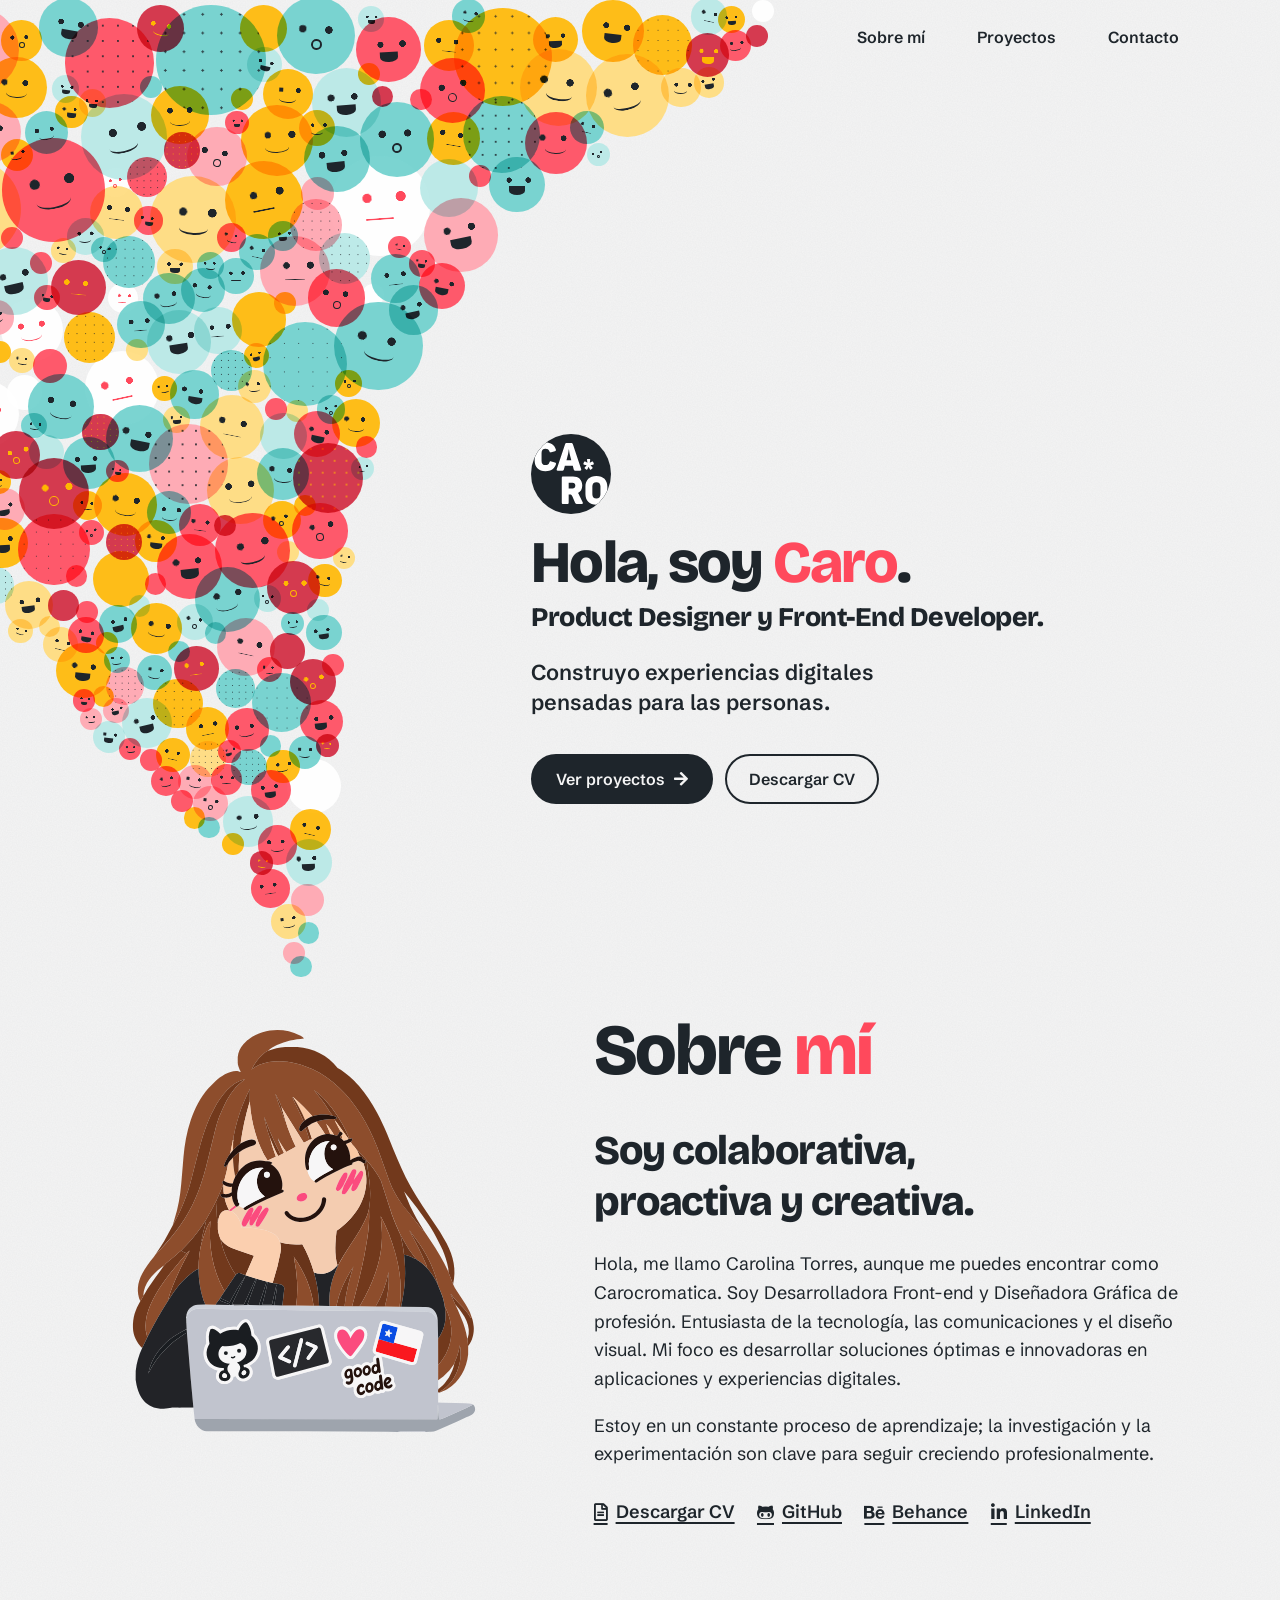
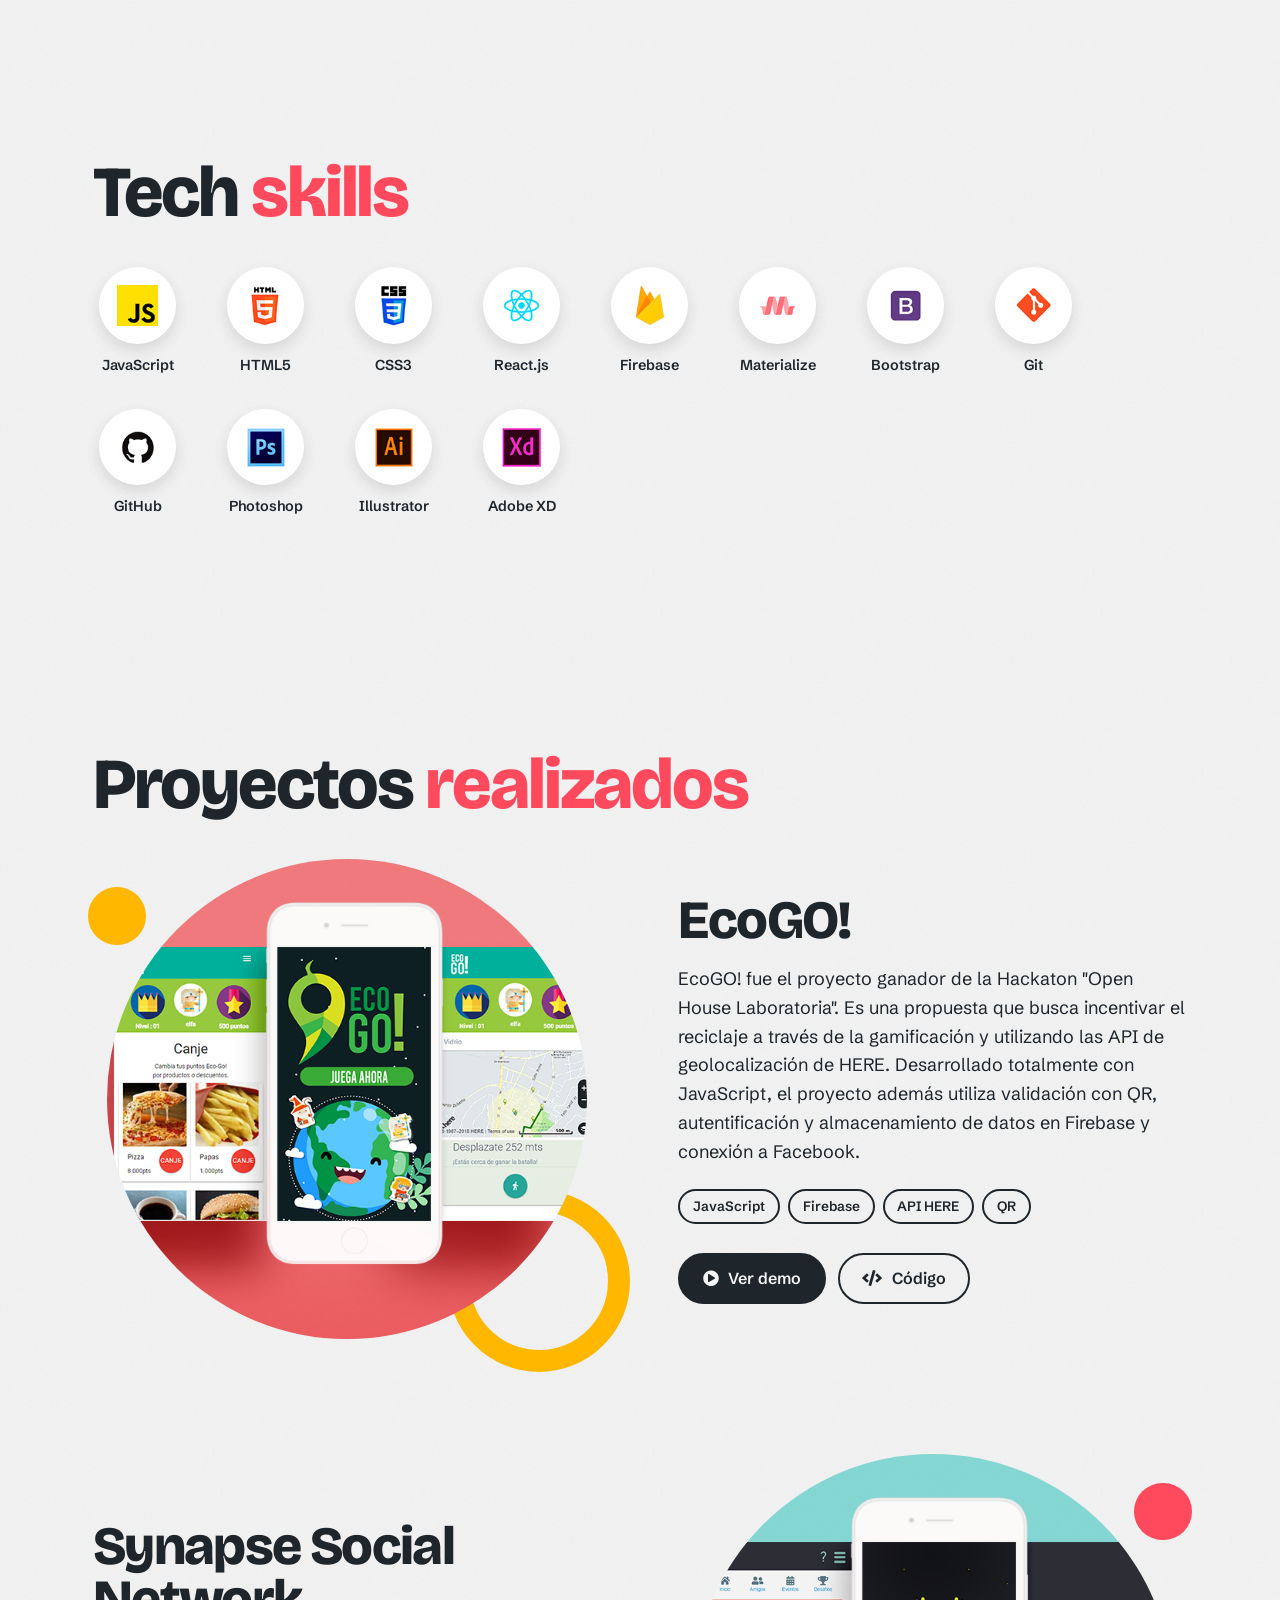
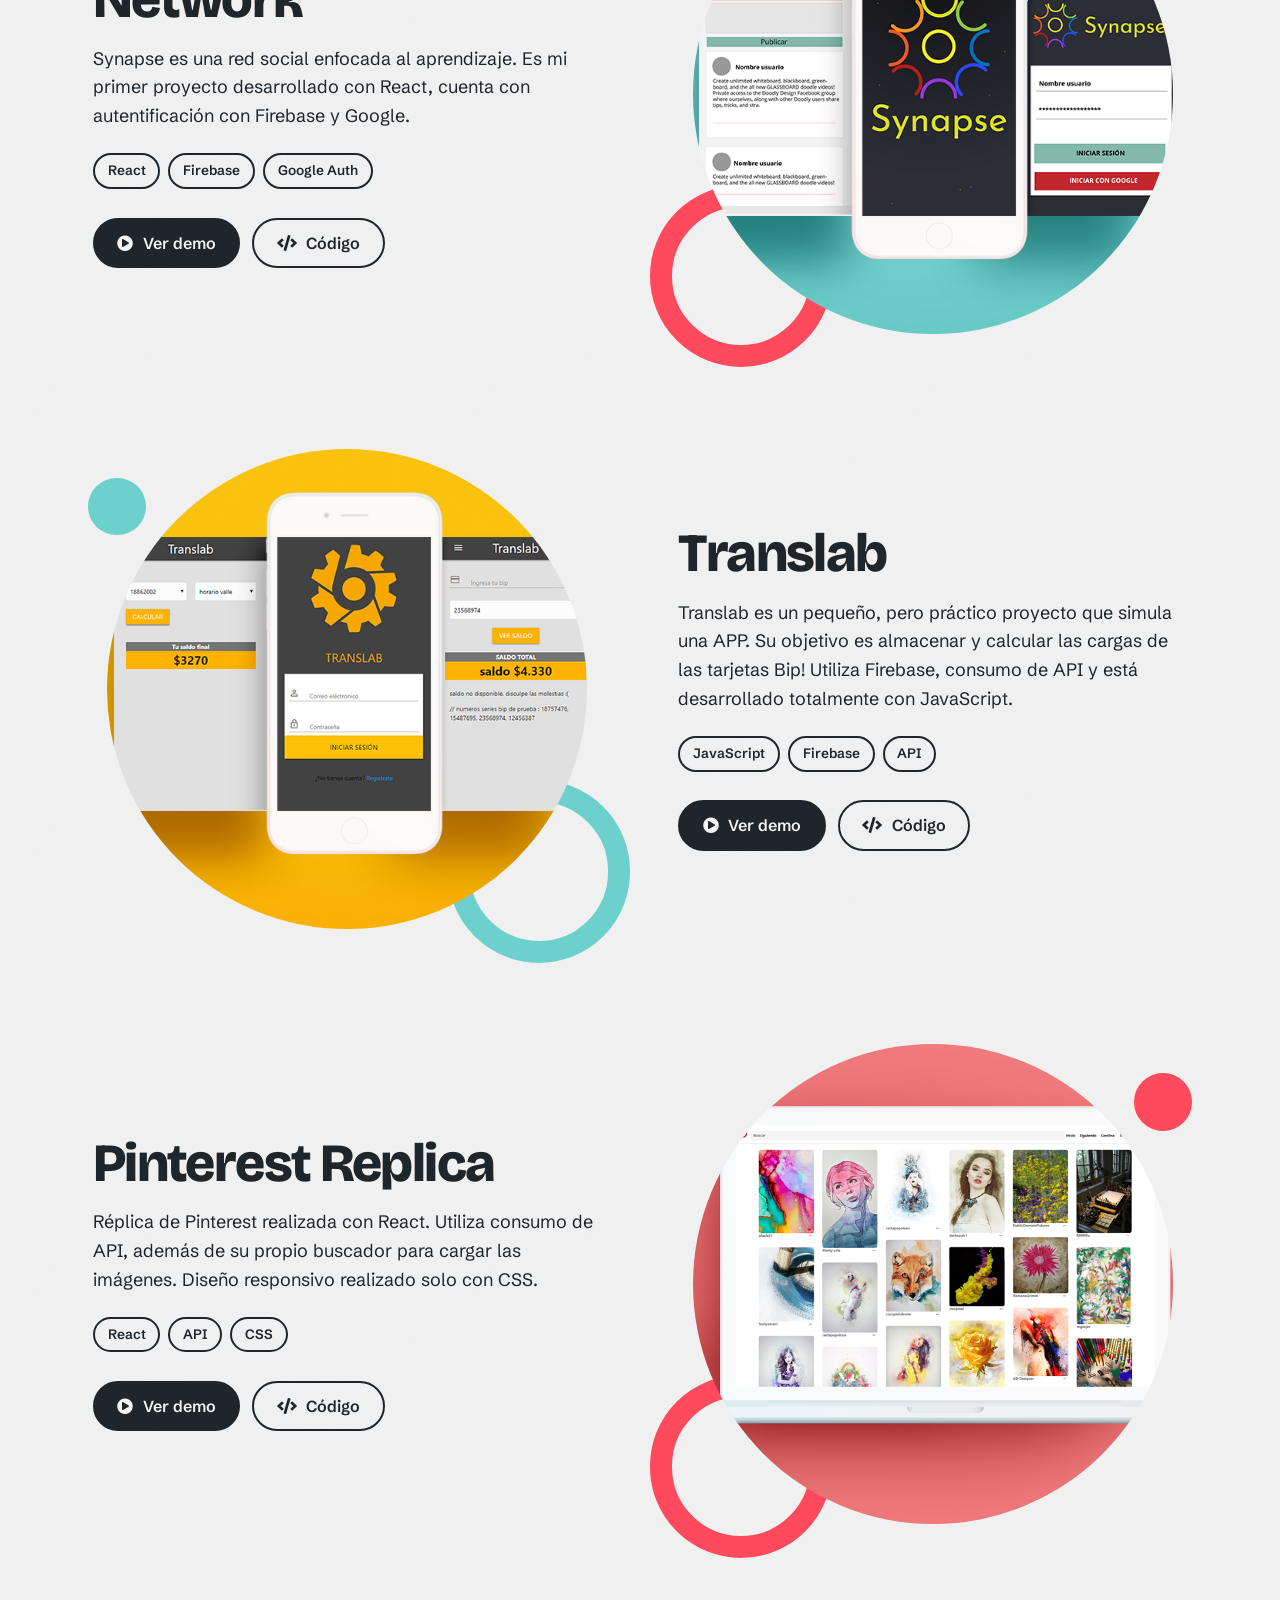
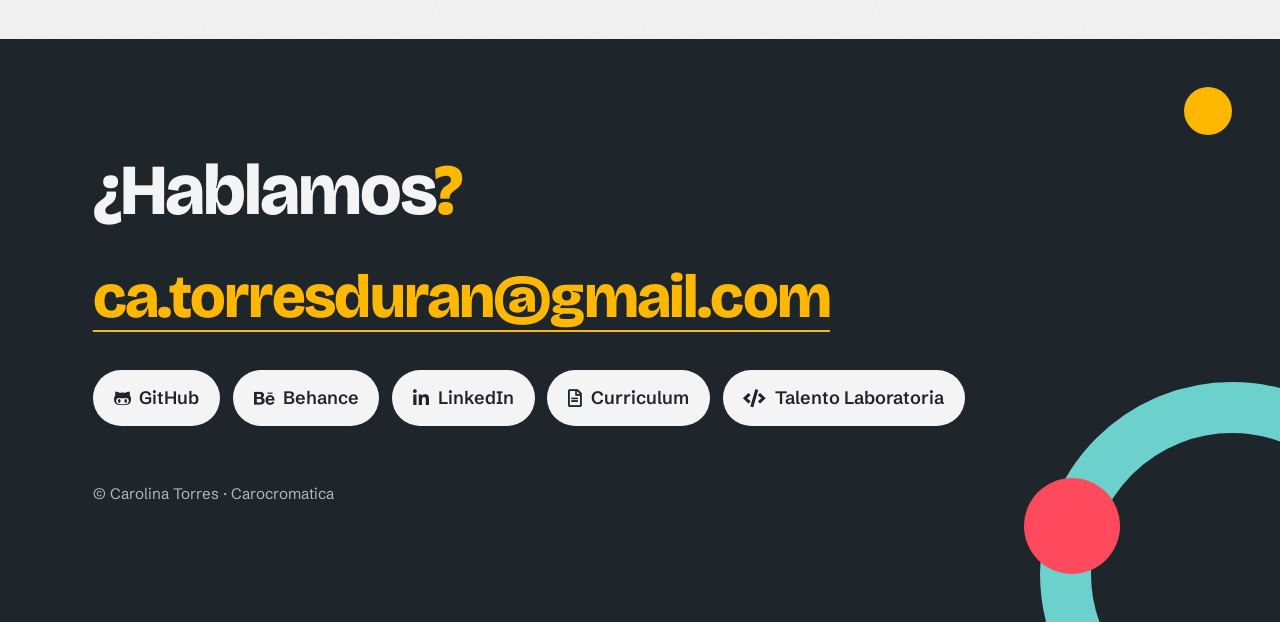
==== indexspark.html @ 2a11d327 "Nuevo portafolio: indexskill e indexspark (embudo de usuarios) + design.md - design.md con la paleta" ====
<!DOCTYPE html>
<html lang="es">
<head>
  <meta charset="UTF-8">
  <meta name="viewport" content="width=device-width, initial-scale=1.0">
  <title>Carolina Torres (Carocromatica) — Product Designer y Front-End Developer</title>
  <meta name="description" content="Carolina Torres (Carocromatica), Product Designer y Front-End Developer. Construyo experiencias digitales pensadas para las personas.">
  <link rel="icon" href="./svg/logo.svg">
  <link rel="preconnect" href="https://fonts.googleapis.com">
  <link rel="preconnect" href="https://fonts.gstatic.com" crossorigin>
  <link href="https://fonts.googleapis.com/css2?family=Bricolage+Grotesque:opsz,wght@12..96,500;12..96,800&family=Schibsted+Grotesk:wght@400;600&display=swap" rel="stylesheet">
  <link rel="stylesheet" href="https://use.fontawesome.com/releases/v5.4.1/css/all.css" integrity="sha384-5sAR7xN1Nv6T6+dT2mhtzEpVJvfS3NScPQTrOxhwjIuvcA67KV2R5Jz6kr4abQsz" crossorigin="anonymous">
  <link rel="stylesheet" href="indexspark.css">
</head>
<body>
  <header class="nav">
    <nav class="wrap" aria-label="Principal">
      <ul>
        <li><a href="#sobre-mi">Sobre mí</a></li>
        <li><a href="#proyectos">Proyectos</a></li>
        <li><a href="#contacto">Contacto</a></li>
      </ul>
    </nav>
  </header>

  <main id="top">
    <section class="hero" aria-labelledby="hero-t">
      <div class="nube-wrap">
          <p class="sr-only">Ilustración: una nube de pensamiento formada por círculos de colores, cada uno es un usuario, que sale de la cabeza de la diseñadora.</p>
          <ul class="nube" aria-hidden="true"></ul>
        </div>

      <div class="wrap hero-grid">
        <div>
          <img class="logo-hero" src="./svg/logo.svg" alt="Carocromatica" width="80" height="80">
          <p class="saludo">Hola, soy <span class="hl">Caro</span>.</p>
          <h1 id="hero-t">Product Designer y Front-End Developer.</h1>
          <p class="hero-sub">Construyo experiencias digitales pensadas para las personas.</p>
          <div class="cta">
            <a class="btn" href="#proyectos">Ver proyectos <i class="fas fa-arrow-right" aria-hidden="true"></i></a>
            <a class="btn ghost" href="./cv/Carolina%20torres%20cv%202018.pdf">Descargar CV</a>
          </div>
        </div>
      </div>
    </section>

    <section class="sec" id="sobre-mi" aria-labelledby="sobre-t">
      <div class="wrap about-grid">
        <div class="about-text">
          <h2 id="sobre-t">Sobre <span class="hl">mí</span></h2>
          <p class="about-lead">Soy colaborativa, proactiva y creativa.</p>
          <p>Hola, me llamo Carolina Torres, aunque me puedes encontrar como Carocromatica. Soy Desarrolladora Front-end y Diseñadora Gráfica de profesión. Entusiasta de la tecnología, las comunicaciones y el diseño visual. Mi foco es desarrollar soluciones óptimas e innovadoras en aplicaciones y experiencias digitales.</p>
          <p>Estoy en un constante proceso de aprendizaje; la investigación y la experimentación son clave para seguir creciendo profesionalmente.</p>
          <div class="links">
            <a href="./cv/Carolina%20torres%20cv%202018.pdf"><i class="far fa-file-alt" aria-hidden="true"></i> Descargar CV</a>
            <a href="https://github.com/carocromatica" target="_blank" rel="noopener"><i class="fab fa-github-alt" aria-hidden="true"></i> GitHub</a>
            <a href="https://www.behance.net/carocromatica" target="_blank" rel="noopener"><i class="fab fa-behance" aria-hidden="true"></i> Behance</a>
            <a href="https://www.linkedin.com/in/carocromatica/" target="_blank" rel="noopener"><i class="fab fa-linkedin-in" aria-hidden="true"></i> LinkedIn</a>
          </div>
        </div>
        <figure class="disenadora" id="disenadora" title="Haz clic para que piense otra nube">
          <img src="spark/carocromatica.svg" alt="Ilustración de Carolina Torres pensando en sus usuarios" width="1173" height="1347">
        </figure>
      </div>
    </section>

    <section class="sec" id="skills" aria-labelledby="skills-t">
      <div class="wrap">
        <h2 id="skills-t">Tech <span class="hl">skills</span></h2>
        <ul class="skill-list">
        <li><span class="skill-disc"><img src="./svg/js.png" alt="" width="42" height="42"></span><span>JavaScript</span></li>
        <li><span class="skill-disc"><img src="./svg/html.png" alt="" width="42" height="42"></span><span>HTML5</span></li>
        <li><span class="skill-disc"><img src="./svg/css.png" alt="" width="42" height="42"></span><span>CSS3</span></li>
        <li><span class="skill-disc"><img src="./svg/react.png" alt="" width="42" height="42"></span><span>React.js</span></li>
        <li><span class="skill-disc"><img src="./svg/firebase.png" alt="" width="42" height="42"></span><span>Firebase</span></li>
        <li><span class="skill-disc"><img src="./svg/materialize.png" alt="" width="42" height="42"></span><span>Materialize</span></li>
        <li><span class="skill-disc"><img src="./svg/bootstrap.png" alt="" width="42" height="42"></span><span>Bootstrap</span></li>
        <li><span class="skill-disc"><img src="./svg/git.png" alt="" width="42" height="42"></span><span>Git</span></li>
        <li><span class="skill-disc"><img src="./svg/github.png" alt="" width="42" height="42"></span><span>GitHub</span></li>
        <li><span class="skill-disc"><img src="./svg/photoshop.png" alt="" width="42" height="42"></span><span>Photoshop</span></li>
        <li><span class="skill-disc"><img src="./svg/illustrator.png" alt="" width="42" height="42"></span><span>Illustrator</span></li>
        <li><span class="skill-disc"><img src="./svg/xd.png" alt="" width="42" height="42"></span><span>Adobe XD</span></li>
        </ul>
      </div>
    </section>

    <section class="sec" id="proyectos" aria-labelledby="proy-t">
      <div class="wrap">
        <h2 id="proy-t">Proyectos <span class="hl">realizados</span></h2>
      <article class="proj" style="--c:var(--coral);--c2:var(--amber)">
        <div class="proj-art">
          <i class="punto" aria-hidden="true"></i><i class="anillo" aria-hidden="true"></i>
          <div class="disc"><img src="./svg/ecogo.png" alt="Pantallas de la app EcoGO!" width="800" height="622" loading="lazy"></div>
        </div>
        <div>
          <h3>EcoGO!</h3>
          <p>EcoGO! fue el proyecto ganador de la Hackaton "Open House Laboratoria". Es una propuesta que busca incentivar el reciclaje a través de la gamificación y utilizando las API de geolocalización de HERE. Desarrollado totalmente con JavaScript, el proyecto además utiliza validación con QR, autentificación y almacenamiento de datos en Firebase y conexión a Facebook.</p>
          <ul class="tags" aria-label="Tecnologías"><li>JavaScript</li><li>Firebase</li><li>API HERE</li><li>QR</li></ul>
          <div class="cta">
            <a class="btn" href="https://carocromatica.github.io/Proyecto-Here/" target="_blank" rel="noopener"><i class="fas fa-play-circle" aria-hidden="true"></i> Ver demo</a>
            <a class="btn ghost" href="https://github.com/carocromatica/Proyecto-Here" target="_blank" rel="noopener"><i class="fas fa-code" aria-hidden="true"></i> Código</a>
          </div>
        </div>
      </article>
      <article class="proj flip" style="--c:var(--teal);--c2:var(--coral)">
        <div class="proj-art">
          <i class="punto" aria-hidden="true"></i><i class="anillo" aria-hidden="true"></i>
          <div class="disc"><img src="./svg/synapp.png" alt="Pantallas de Synapse Social Network" width="800" height="622" loading="lazy"></div>
        </div>
        <div>
          <h3>Synapse Social Network</h3>
          <p>Synapse es una red social enfocada al aprendizaje. Es mi primer proyecto desarrollado con React, cuenta con autentificación con Firebase y Google.</p>
          <ul class="tags" aria-label="Tecnologías"><li>React</li><li>Firebase</li><li>Google Auth</li></ul>
          <div class="cta">
            <a class="btn" href="https://carocromatica.github.io/synapp/" target="_blank" rel="noopener"><i class="fas fa-play-circle" aria-hidden="true"></i> Ver demo</a>
            <a class="btn ghost" href="https://github.com/carocromatica/synapp" target="_blank" rel="noopener"><i class="fas fa-code" aria-hidden="true"></i> Código</a>
          </div>
        </div>
      </article>
      <article class="proj" style="--c:var(--amber);--c2:var(--teal)">
        <div class="proj-art">
          <i class="punto" aria-hidden="true"></i><i class="anillo" aria-hidden="true"></i>
          <div class="disc"><img src="./svg/translab.png" alt="Pantallas de la app Translab" width="800" height="622" loading="lazy"></div>
        </div>
        <div>
          <h3>Translab</h3>
          <p>Translab es un pequeño, pero práctico proyecto que simula una APP. Su objetivo es almacenar y calcular las cargas de las tarjetas Bip! Utiliza Firebase, consumo de API y está desarrollado totalmente con JavaScript.</p>
          <ul class="tags" aria-label="Tecnologías"><li>JavaScript</li><li>Firebase</li><li>API</li></ul>
          <div class="cta">
            <a class="btn" href="https://carocromatica.github.io/TranslabFirebase/src/" target="_blank" rel="noopener"><i class="fas fa-play-circle" aria-hidden="true"></i> Ver demo</a>
            <a class="btn ghost" href="https://github.com/carocromatica/TranslabFirebase" target="_blank" rel="noopener"><i class="fas fa-code" aria-hidden="true"></i> Código</a>
          </div>
        </div>
      </article>
      <article class="proj flip" style="--c:var(--ink);--c2:var(--coral)">
        <div class="proj-art">
          <i class="punto" aria-hidden="true"></i><i class="anillo" aria-hidden="true"></i>
          <div class="disc"><img src="./svg/pinterest.png" alt="Réplica de Pinterest en varios dispositivos" width="1000" height="732" loading="lazy"></div>
        </div>
        <div>
          <h3>Pinterest Replica</h3>
          <p>Réplica de Pinterest realizada con React. Utiliza consumo de API, además de su propio buscador para cargar las imágenes. Diseño responsivo realizado solo con CSS.</p>
          <ul class="tags" aria-label="Tecnologías"><li>React</li><li>API</li><li>CSS</li></ul>
          <div class="cta">
            <a class="btn" href="https://carocromatica.github.io/svalley/" target="_blank" rel="noopener"><i class="fas fa-play-circle" aria-hidden="true"></i> Ver demo</a>
            <a class="btn ghost" href="https://github.com/carocromatica/svalley" target="_blank" rel="noopener"><i class="fas fa-code" aria-hidden="true"></i> Código</a>
          </div>
        </div>
      </article>
      </div>
    </section>
  </main>

  <footer class="sec contacto" id="contacto">
    <i class="ac a1" aria-hidden="true"></i><i class="ac a2" aria-hidden="true"></i><i class="ac a3" aria-hidden="true"></i>
    <div class="wrap">
      <h2>¿Hablamos<span class="hl">?</span></h2>
      <a class="correo" href="mailto:ca.torresduran@gmail.com">ca.torresduran@gmail.com</a>
      <ul class="contacto-lista">
        <li><a href="https://github.com/carocromatica" target="_blank" rel="noopener"><i class="fab fa-github-alt" aria-hidden="true"></i> GitHub</a></li>
        <li><a href="https://www.behance.net/carocromatica" target="_blank" rel="noopener"><i class="fab fa-behance" aria-hidden="true"></i> Behance</a></li>
        <li><a href="https://www.linkedin.com/in/carocromatica/" target="_blank" rel="noopener"><i class="fab fa-linkedin-in" aria-hidden="true"></i> LinkedIn</a></li>
        <li><a href="./cv/Carolina%20torres%20cv%202018.pdf"><i class="far fa-file-alt" aria-hidden="true"></i> Curriculum</a></li>
        <li><a href="https://app.talento.laboratoria.la/profile/8ibsIIPkJ1aaruHDT4MYyW7eWAL2" target="_blank" rel="noopener"><i class="fas fa-code" aria-hidden="true"></i> Talento Laboratoria</a></li>
      </ul>
      <p class="pie">© Carolina Torres · Carocromatica</p>
    </div>
  </footer>

  <script>
    // Un embudo de usuarios: se abre hasta los bordes de la pantalla, sube en una banda por encima del texto
    // y se angosta hasta la cabeza de la diseñadora, que vive en "Sobre mí". Cada círculo es una persona.
    (function () {
      const nube = document.querySelector('.nube');
      const wrap = document.querySelector('.nube-wrap');
      const disenadora = document.getElementById('disenadora');
      if (!nube || !wrap) return;
      const R = (a, b) => a + Math.random() * (b - a);
      const COLORES = [['teal', 18], ['amber', 18], ['coral', 17], ['coral-d', 8], ['teal-l', 9], ['amber-l', 8], ['coral-l', 6], ['paper', 4]];
      const REDUCIDO = matchMedia('(prefers-reduced-motion: reduce)').matches;
      let dim = { W: 1, H: 1 };
      let encontradas = 0;

      function elegirColor() {
        const total = COLORES.reduce((a, c) => a + c[1], 0);
        let v = Math.random() * total;
        for (const [n, w] of COLORES) { v -= w; if (v <= 0) return n; }
        return 'teal';
      }

      // Todo se calcula en píxeles dentro de la nube y se escribe en % para que escale con la ventana
      function crearCirculo(p, retardo, esCola) {
        const li = document.createElement('li');
        const wPct = p.r * 2 / dim.W * 100;
        const grande = p.r >= 11;
        const patron = p.r >= 14 && Math.random() < .15 ? 'dots' : 'solid';
        const cara = patron === 'solid' && grande;
        const exp = ['e-smile', 'e-smile', 'e-flat', 'e-o', 'e-open', 'e-smile', 'e-open', 'e-flat'][Math.floor(Math.random() * 8)];
        li.className = 'u ' + elegirColor() + ' ' + patron + (cara ? ' face ' + exp : '') + (Math.random() < .35 ? ' f' : '') + (esCola ? ' cola' : '');
        li.style.cssText =
          'left:' + ((p.x - p.r) / dim.W * 100).toFixed(2) + '%;top:' + ((p.y - p.r) / dim.H * 100).toFixed(2) + '%;width:' + wPct.toFixed(2) + '%;' +
          'z-index:' + Math.max(1, Math.round(1000 - p.r * 10)) + ';--dx:' + R(-5, 5).toFixed(1) + ';--dy:' + R(-4, 6).toFixed(1) + ';--d:' + (REDUCIDO ? 0 : retardo).toFixed(2) + 's;' +
          '--fd:' + R(5, 10).toFixed(1) + 's;--fdl:' + R(-6, 0).toFixed(1) + 's' +
          (cara ? ';--lx:' + [-5, -3, 0, 0, 3, 5][Math.floor(Math.random() * 6)] + ';--rot:' + Math.round(R(-14, 14)) + 'deg;--w:' + wPct.toFixed(2) : '');
        return li;
      }

      // Interpolación lineal sobre puntos [y, x] ordenados por y
      function interp(pts, y) {
        if (y <= pts[0][0]) return pts[0][1];
        for (let i = 1; i < pts.length; i++) {
          if (y <= pts[i][0]) { const t = (y - pts[i - 1][0]) / (pts[i][0] - pts[i - 1][0]); return pts[i - 1][1] + (pts[i][1] - pts[i - 1][1]) * t; }
        }
        return pts[pts.length - 1][1];
      }

      function generar() {
        const w = wrap.getBoundingClientRect();
        const W = w.width, H = w.height;
        if (!W || !H) return;
        dim = { W, H };
        const u = Math.min(W, 1.1 * H);               // unidad de tamaño (~ ancho de la nube de antes)
        const d = disenadora ? disenadora.getBoundingClientRect() : null;
        const T = d ? [d.left + d.width * .5 - w.left, d.top + d.height * .04 - w.top] : [.275 * W, H * 1.3];

        // 1) Silueta: la forma del embudo que dibujaste en tu artboard (puntos medidos como fracciones del hero).
        //    Toca el borde superior y el izquierdo, y se cierra en una punta justo sobre la cabeza de la diseñadora.
        const yTip = T[1];                              // la punta cae sobre la cabeza de la diseñadora
        const Hs = yTip / 1.156;                        // en tu artboard la punta está a 1.156 veces el alto del hero
        const apexX = Math.min(Math.max(T[0], .12 * W), .5 * W);
        const shift = apexX - .255 * W;                 // la punta apunta justo a la diseñadora
        // borde derecho [y, x]
        const Rp = [[0, .617], [.05, .600], [.092, .575], [.144, .520], [.193, .460], [.264, .400], [.348, .354], [.43, .321], [.515, .298], [.6, .285], [.693, .279], [.787, .277], [.891, .276], [1.0, .274], [1.09, .265], [1.156, .255]].map(([a, b]) => [a * Hs, b * W]);
        // borde izquierdo [y, x]: vertical (sangra por el borde) hasta el 66% y luego baja en curva hasta la punta
        const Lp = [[.661, -.02], [.719, .018], [.776, .048], [.834, .083], [.886, .124], [.933, .165], [.98, .195], [1.027, .218], [1.08, .236], [1.12, .248], [1.156, .255]].map(([a, b]) => [a * Hs, b * W]);
        const f = y => Math.pow(Math.max(y, 0) / yTip, 2);
        const dentro = (x, y) => {
          if (y < 0 || y > yTip) return false;
          const xs = x - shift * f(y);
          return xs <= interp(Rp, y) && (y < Lp[0][0] || xs >= interp(Lp, y));
        };
        const cabe = (x, y, r) => {
          if (!dentro(x, y)) return false;
          for (let i = 0; i < 10; i++) {
            const a = i / 10 * Math.PI * 2;
            if (!dentro(x + Math.cos(a) * r * .95, y + Math.sin(a) * r * .95)) return false;
          }
          return true;
        };

        // 2) Círculos: grandes arriba, cada vez más chicos hacia la punta
        const rMax = y => u * (.065 - .045 * Math.pow(y / yTip, .8));
        const puestos = [];
        for (const escala of [1, .72, .52, .34]) {
          for (let t = 0; t < 2600; t++) {
            const y = R(0, yTip);
            const x = R(-.03 * W, .64 * W);
            // cerca de la esquina superior derecha los círculos se achican, para que el remate termine en punta filosa
            const dPunta = Math.hypot(x - .617 * W, y);
            const r = Math.min(Math.max(.011 * u, rMax(y) * R(.5, 1) * escala), Math.max(.011 * u, .22 * dPunta));
            if (!cabe(x, y, r)) continue;
            if (puestos.some(q => Math.hypot(x - q.x, y - q.y) < (r + q.r) * .72)) continue;
            puestos.push({ x, y, r });
          }
        }

        // 3) A pintar: se arma de arriba hacia abajo
        puestos.sort((a, b) => a.y - b.y);
        const frag = document.createDocumentFragment();
        puestos.forEach((q, k) => frag.appendChild(crearCirculo(q, .05 + k / puestos.length * 1.2 + Math.random() * .15, false)));
        // Easter egg: tres caritas grandes y bien separadas guardan un secreto (parpadean de vez en cuando)
        const candidatas = [...frag.querySelectorAll('.u.face')].filter(li => { const l = parseFloat(li.style.left), w = parseFloat(li.style.width); return w * W / 100 >= 34 && l >= 1 && l + w <= 99; });
        const elegidas = [];
        candidatas.sort(() => Math.random() - .5).forEach(li => {
          if (elegidas.length >= 3) return;
          const x = parseFloat(li.style.left), y = parseFloat(li.style.top);
          if (elegidas.every(o => Math.hypot((parseFloat(o.style.left) - x) * W / 100, (parseFloat(o.style.top) - y) * H / 100) > .22 * W)) elegidas.push(li);
        });
        elegidas.forEach(li => li.classList.add('egg'));
        encontradas = 0;
        nube.replaceChildren(frag);
      }

      generar();
      // La forma depende de dónde cae la diseñadora y del tamaño de la ventana: se rehace al cambiarlo o al terminar de cargar
      let tmr;
      addEventListener('resize', () => { clearTimeout(tmr); tmr = setTimeout(generar, 250); });
      addEventListener('load', generar);
      if (disenadora) {
        disenadora.addEventListener('click', generar);
        new IntersectionObserver((es, o) => es.forEach(e => { if (e.isIntersecting) { disenadora.classList.add('visible'); o.disconnect(); } }), { threshold: .2 }).observe(disenadora);
      }
    })();
  </script>
</body>
</html>
---- indexspark.css ----
/* indexspark — la diseñadora piensa en sus usuarios: cada círculo es una persona */

:root {
  --teal: #6CD0CD;
  --amber: #FFB700;
  --coral: #FF495C;
  --coral-d: #D1263E;
  --orange: #FB8C00;
  --ink: #1E252B;
  --paper: #F4F4F4;
  --gray: #E0E0E0;
  --teal-l: #B6E8E6;
  --amber-l: #FFDB7A;
  --coral-l: #FFA4AE;

  --font-display: "Bricolage Grotesque", system-ui, sans-serif;
  --font-body: "Schibsted Grotesk", system-ui, sans-serif;
  --gutter: clamp(1.25rem, 6vw, 5rem);
  --ease: cubic-bezier(.16, 1, .3, 1);
  --nav-h: 4.75rem;
}

*, *::before, *::after { box-sizing: border-box; }

html { scroll-padding-top: calc(var(--nav-h) + .5rem); scrollbar-color: var(--coral) var(--paper); }

body {
  margin: 0;
  background-color: var(--paper);
  /* grano de papel muy tenue, como el collage de referencia */
  background-image: url("data:image/svg+xml,%3Csvg xmlns='http://www.w3.org/2000/svg' width='220' height='220'%3E%3Cfilter id='n'%3E%3CfeTurbulence type='fractalNoise' baseFrequency='.8' numOctaves='2' stitchTiles='stitch'/%3E%3CfeColorMatrix values='0 0 0 0 .12 0 0 0 0 .14 0 0 0 0 .17 0 0 0 .05 0'/%3E%3C/filter%3E%3Crect width='100%25' height='100%25' filter='url(%23n)'/%3E%3C/svg%3E");
  color: var(--ink);
  font-family: var(--font-body);
  font-size: 1.125rem;
  line-height: 1.6;
  -webkit-font-smoothing: antialiased;
  overflow-x: clip;
}

::selection { background: var(--amber); color: var(--ink); }
img { display: block; max-width: 100%; height: auto; }
a { color: inherit; text-underline-offset: .22em; text-decoration-thickness: 2px; }
a:focus-visible, button:focus-visible { outline: 3px solid var(--coral); outline-offset: 4px; border-radius: 4px; }
p { margin: 0; text-wrap: pretty; }

h1, h2, h3 {
  margin: 0;
  font-family: var(--font-display);
  font-weight: 800;
  line-height: 1;
  letter-spacing: -.03em;
  text-wrap: balance;
}

.wrap { width: 100%; max-width: 78rem; margin-inline: auto; padding-inline: var(--gutter); }
.sr-only { position: absolute; width: 1px; height: 1px; overflow: hidden; clip-path: inset(50%); white-space: nowrap; }

/* ───────── Nav ───────── */
.nav .wrap { height: 100%; display: flex; align-items: center; justify-content: flex-end; }
.nav ul { display: flex; gap: clamp(1rem, 3vw, 2.25rem); list-style: none; margin: 0; padding: 0; }
.nav ul a {
  display: inline-block; padding-block: .5rem; font-weight: 600; font-size: 1rem; text-decoration: none;
  background: linear-gradient(var(--coral), var(--coral)) 0 100% / 0 3px no-repeat;
  transition: background-size .35s var(--ease);
}
.nav ul a:hover { background-size: 100% 3px; }

/* ───────── Hero ───────── */
/* Navbar transparente, solo con los links */
.nav { position: relative; z-index: 50; height: var(--nav-h); background: transparent; }
.nav ul a { padding-inline: .5rem; white-space: nowrap; }

/* La nube sale por el borde derecho y por arriba de la página */
.hero { position: relative; height: calc(100svh - var(--nav-h)); min-height: 28rem; overflow-x: clip; z-index: 3; }

.hero-grid {
  position: relative; z-index: 2;
  height: 100%;
  display: flex; align-items: flex-end;
  padding-top: 2rem; padding-bottom: clamp(2rem, 12vh, 6rem);
}
.hero-grid > div:first-child { max-width: 26rem; }

.saludo { margin: 0; font-family: var(--font-display); font-weight: 800; font-size: clamp(2.4rem, 4.6vw, 4.6rem); line-height: 1; letter-spacing: -.03em; }
.saludo .hl { color: var(--coral); }
.hero h1 { margin-top: .55rem; font-size: clamp(1.3rem, 2.4vw, 2.4rem); line-height: 1.15; letter-spacing: -.02em; }

.hero-sub { margin-top: 1.6rem; max-width: 30ch; font-size: clamp(1.1rem, 1.7vw, 1.35rem); line-height: 1.4; font-weight: 600; }
.hero-sub span { display: block; margin-top: .3rem; font-weight: 400; opacity: .75; font-size: .95em; }

.cta { margin-top: 2.2rem; display: flex; flex-wrap: wrap; gap: .75rem; }

.btn {
  display: inline-flex; align-items: center; gap: .6rem;
  padding: .95rem 1.4rem;
  font: 600 1rem/1 var(--font-body);
  color: var(--paper); background: var(--ink);
  border: 2px solid var(--ink); border-radius: 999px;
  text-decoration: none; cursor: pointer;
  transition: transform .3s var(--ease), background-color .2s, color .2s;
}
.btn:hover { transform: translateY(-3px); }
.btn.ghost { background: transparent; color: inherit; border-color: currentColor; }
.btn.ghost:hover { background: var(--ink); color: var(--paper); border-color: var(--ink); }

/* La nube: el pensamiento de la diseñadora */
/* La nube cabe completa bajo el navbar y sale por el borde derecho */
/* La nube ocupa todo el hero: se abre hasta los bordes y baja hasta la diseñadora */
.nube-wrap { position: absolute; z-index: 1; inset: 0; }

.nube { position: relative; width: 100%; height: 100%; list-style: none; margin: 0; padding: 0; }

.u {
  position: absolute;
  aspect-ratio: 1;
  border-radius: 50%;
  background: color-mix(in srgb, var(--c) 90%, transparent);
  mix-blend-mode: multiply;
  cursor: default;
  animation: llegar 1.3s var(--ease) var(--d) both;
  transition: scale .35s var(--ease);
  --c: var(--teal);
}
.u:hover { scale: 1.14; }
.u.f { animation: llegar 1.3s var(--ease) var(--d) both, flotar var(--fd) ease-in-out var(--fdl) infinite alternate; }

.u.teal    { --c: var(--teal);    --i: var(--ink); }
.u.amber   { --c: var(--amber);   --i: var(--ink); }
.u.coral   { --c: var(--coral);   --i: var(--ink); }
.u.ink     { --c: var(--ink);     --i: var(--amber); }
.u.coral-d { --c: var(--coral-d); --i: var(--amber); }
.u.teal-l  { --c: var(--teal-l);  --i: var(--ink); }
.u.amber-l { --c: var(--amber-l); --i: var(--ink); }
.u.coral-l { --c: var(--coral-l); --i: var(--ink); }
.u.paper   { --c: #fff;           --i: var(--coral); }

/* Un usuario = un círculo, a veces con su "centro" (anillo), trama de rayas o puntos */
/* Caritas: líneas finas, sobrias. El grosor escala con el tamaño del círculo (unidades de contenedor). */
.nube { container-type: inline-size; }
.u.face { --lx: 0; --rot: 0deg; --stroke: max(1.4px, calc(var(--w) * .028cqw)); }
.u.face::before, .u.face::after { content: ""; position: absolute; pointer-events: none; rotate: var(--rot); }
.u.face::before {
  inset: 0;
  background:
    radial-gradient(circle at calc(33% + var(--lx) * 1%) 42%, var(--i) 0 5.2%, transparent 5.8%),
    radial-gradient(circle at calc(67% + var(--lx) * 1%) 42%, var(--i) 0 5.2%, transparent 5.8%);
}
.u.face.e-smile::after { left: 33%; top: 52%; width: 34%; height: 16%; border-bottom: var(--stroke) solid var(--i); border-radius: 0 0 100% 100% / 0 0 100% 100%; }
.u.face.e-flat::after  { left: 36%; top: 62%; width: 28%; border-top: var(--stroke) solid var(--i); border-radius: 99px; }
.u.face.e-o::after     { left: 43%; top: 54%; width: 14%; aspect-ratio: 1; border: var(--stroke) solid var(--i); border-radius: 50%; }
.u.face.e-open::after  { left: 36%; top: 54%; width: 28%; height: 15%; background: var(--i); border-radius: 0 0 100% 100% / 0 0 100% 100%; }
.u.dots { background-image: radial-gradient(circle at center, color-mix(in srgb, var(--i) 80%, transparent) 0 8%, transparent 9%); background-size: 17% 17%; }

@keyframes llegar {
  from { transform: translate(calc(var(--dx) * 100%), calc(var(--dy) * 100%)) scale(.2); opacity: 0; }
  to   { transform: none; opacity: 1; }
}
@keyframes flotar { to { translate: 0 -5%; } }

.yo {
  position: absolute; left: 2%; bottom: 0; width: 27%;
  animation: llegar 1.2s var(--ease) 1.5s both; --dx: 0; --dy: 3;
}
.yo { cursor: pointer; }
.yo img { width: 100%; }


/* ───────── Secciones ───────── */
.sec { position: relative; padding-block: clamp(4rem, 9vw, 7.5rem); }
.sec h2 { font-size: clamp(2.4rem, 5.6vw, 4.6rem); margin-bottom: 2.4rem; }
.sec h2 .hl { color: var(--coral); }

/* Sobre mí */
.about-grid { display: grid; grid-template-columns: minmax(0, 5fr) minmax(0, 7fr); gap: clamp(2rem, 6vw, 5rem); align-items: start; }
.disenadora { order: -1; margin: 0; justify-self: center; width: min(100%, 24rem); opacity: 0; cursor: pointer; --dx: 0; --dy: 2; }
.disenadora.visible { animation: llegar 1.1s var(--ease) both; }
.disenadora img { width: 100%; }
.about-lead { margin-bottom: 1.4rem; font-family: var(--font-display); font-weight: 800; font-size: clamp(1.7rem, 3.2vw, 2.6rem); line-height: 1.25; letter-spacing: -.025em; text-wrap: balance; }
.about-text p { max-width: 58ch; }
.about-text p + p { margin-top: 1.1rem; }
.links { display: flex; flex-wrap: wrap; gap: .6rem 1.4rem; margin-top: 1.8rem; font-weight: 600; }
.links a { display: inline-flex; align-items: center; gap: .5rem; }

/* Skills */
.skill-list { list-style: none; margin: 0; padding: 0; display: flex; flex-wrap: wrap; gap: 2rem 2.4rem; }
.skill-list li { display: flex; flex-direction: column; align-items: center; gap: .6rem; width: 5.6rem; font-size: .9rem; font-weight: 600; text-align: center; }
.skill-disc {
  display: grid; place-items: center; width: 4.8rem; height: 4.8rem; border-radius: 50%;
  background: #fff; box-shadow: 0 6px 14px rgba(30, 37, 43, .12);
  transition: transform .4s var(--ease);
}
.skill-list li:hover .skill-disc { transform: translateY(-6px); }
.skill-disc img { width: 2.6rem; height: 2.6rem; object-fit: contain; }

/* Proyectos */
.proj { display: grid; grid-template-columns: minmax(0, 1fr) minmax(0, 1fr); gap: clamp(2rem, 6vw, 6rem); align-items: center; margin-bottom: clamp(4rem, 9vw, 8rem); }
.proj:last-child { margin-bottom: 0; }
.proj.flip .proj-art { order: 2; }

.proj-art { position: relative; width: min(100%, 30rem); aspect-ratio: 1; justify-self: center; isolation: isolate; }
.proj-art .disc { position: absolute; inset: 0; border-radius: 50%; overflow: hidden; background: var(--c); }
.proj-art .disc img { width: 100%; height: 100%; object-fit: cover; transition: transform .9s var(--ease); }
.proj:hover .disc img { transform: scale(1.05); }
.proj-art .anillo { position: absolute; z-index: -1; right: -9%; bottom: -7%; width: 38%; aspect-ratio: 1; border-radius: 50%; border: clamp(.7rem, 2vw, 1.4rem) solid var(--c2); }
.proj.flip .proj-art .anillo { right: auto; left: -9%; }
.proj-art .punto { position: absolute; z-index: -1; left: -4%; top: 6%; width: 12%; aspect-ratio: 1; border-radius: 50%; background: var(--c2); }
.proj.flip .proj-art .punto { left: auto; right: -4%; }

.proj h3 { font-size: clamp(2.1rem, 4.2vw, 3.4rem); margin-bottom: 1.1rem; }
.proj p { max-width: 36rem; }
.tags { display: flex; flex-wrap: wrap; gap: .5rem; list-style: none; margin: 1.4rem 0 0; padding: 0; }
.tags li { padding: .3rem .8rem; font-size: .85rem; font-weight: 600; border: 2px solid var(--ink); border-radius: 999px; }
.proj .cta { margin-top: 1.8rem; }

/* Contacto */
.contacto { background: var(--ink); color: var(--paper); overflow: hidden; }
.contacto h2 .hl { color: var(--amber); }
.correo {
  display: inline-block; font-family: var(--font-display); font-weight: 800; font-size: clamp(1.5rem, 5.2vw, 3.8rem);
  line-height: 1.05; letter-spacing: -.03em; color: var(--amber); overflow-wrap: anywhere;
}
.contacto-lista { list-style: none; margin: 2.6rem 0 0; padding: 0; display: flex; flex-wrap: wrap; gap: .8rem; position: relative; z-index: 1; }
.contacto-lista a {
  display: inline-flex; align-items: center; gap: .55rem; padding: .85rem 1.3rem; border-radius: 999px;
  background: var(--paper); color: var(--ink); font-weight: 600; text-decoration: none;
  transition: transform .3s var(--ease), background-color .2s;
}
.contacto-lista a:hover { transform: translateY(-3px); background: var(--amber); }
.contacto .wrap { position: relative; z-index: 1; }
.pie { margin-top: 3.5rem; font-size: .95rem; opacity: .7; }
.ac { position: absolute; border-radius: 50%; pointer-events: none; }
.ac.a1 { right: -9rem; bottom: -9rem; width: 24rem; aspect-ratio: 1; border: 3.2rem solid var(--teal); }
.ac.a2 { right: 10rem; bottom: 3rem; width: 6rem; aspect-ratio: 1; background: var(--coral); }
.ac.a3 { right: 3rem; top: 3rem; width: 3rem; aspect-ratio: 1; background: var(--amber); }

/* ───────── Responsive ───────── */
@media (max-width: 52rem) {
  .about-grid, .proj { grid-template-columns: minmax(0, 1fr); }
  .disenadora { order: -1; width: min(70%, 16rem); }
  .proj.flip .proj-art { order: 0; }
  .hero { margin-top: 0; height: auto; min-height: 0; overflow: visible; overflow-x: clip; display: flex; flex-direction: column; }
  .hero-grid { order: -1; }
  .hero-grid { display: block; padding-top: 1rem; padding-bottom: 0; }
  .hero-grid > div:first-child { max-width: none; }
  .nube-wrap { position: relative; inset: auto; width: calc(100% + 8vw); aspect-ratio: 1 / 1.1; margin: 1.5rem -4vw 0; }
  .ac.a2 { right: 2rem; }
}

@media (prefers-reduced-motion: reduce) {
  .u, .u.f, .yo, .disenadora.visible { animation: none; }
  .disenadora { opacity: 1; }
  * { transition: none !important; }
}


/* ========== Variante invertida: nube · diseñadora · texto (indexspark-invertido.html) ========== */
@media (min-width: 52.01rem) {
  .hero.espejo .nube-wrap { right: auto; left: 0; }
  .hero.espejo .nube { transform: scaleX(-1); }
  .hero.espejo .yo { left: auto; right: 19%; }
  .hero.espejo .hero-grid { justify-content: flex-end; }
}


/* Cloud a la izquierda, texto a la derecha */
@media (min-width: 52.01rem) {
  .hero-grid { justify-content: flex-end; }
}


/* Easter egg: tres caritas parpadean de vez en cuando; al tocarlas pasa algo */
.u.egg { cursor: pointer; }
.u.egg::before { animation: parpadeo 6s ease-in-out infinite; transform-origin: 50% 42%; }
@keyframes parpadeo { 0%, 92%, 100% { transform: scaleY(1); } 95% { transform: scaleY(.08); } }
.u.face.egg.on::before {
  background:
    radial-gradient(circle at calc(33% + var(--lx) * 1%) 42%, var(--coral-d) 0 10%, transparent 11%),
    radial-gradient(circle at calc(67% + var(--lx) * 1%) 42%, var(--coral-d) 0 10%, transparent 11%);
  animation: none;
}
.u.face.egg.on::after { left: 30%; top: 50%; width: 40%; height: 20%; background: var(--i); border: 0; border-radius: 0 0 100% 100% / 0 0 100% 100%; }
.egg-msg {
  position: absolute; z-index: 6000; width: max-content; max-width: 15rem;
  padding: .6rem .85rem; border-radius: 12px; background: var(--ink); color: var(--paper);
  font-size: .92rem; line-height: 1.35; pointer-events: none;
  transform: translate(-50%, -100%);
  animation: egg-in .4s var(--ease) both, egg-out .4s ease 2.8s forwards;
}
@keyframes egg-in { from { opacity: 0; translate: 0 8px; } to { opacity: 1; translate: 0 0; } }
@keyframes egg-out { to { opacity: 0; } }
.chispa { position: absolute; z-index: 6000; width: 8px; height: 8px; margin: -4px 0 0 -4px; border-radius: 50%; pointer-events: none; animation: chispa .8s var(--ease) forwards; }
@keyframes chispa { to { transform: translate(var(--tx), var(--ty)) scale(.2); opacity: 0; } }
@media (prefers-reduced-motion: reduce) { .u.egg::before { animation: none; } .egg-msg { animation: none; } }

/* Desktop ancho: el rol cabe en una sola línea, en un bloque de texto más ancho */
@media (min-width: 80rem) {
  .hero-grid > div:first-child { width: 41rem; max-width: 41rem; }
  .hero h1 { white-space: nowrap; font-size: clamp(1.15rem, 2.1vw, 2.2rem); }
}

/* Logo sobre el saludo */
.logo-hero { display: block; width: 80px; height: 80px; margin-bottom: 1.25rem; background: var(--ink); border-radius: 50%; }
@media (max-width: 52rem) { .logo-hero { width: 56px; height: 56px; margin-bottom: 1rem; } }

/* Desktop: el embudo sube hasta el borde superior del navegador (el navbar transparente queda encima) */
@media (min-width: 52.01rem) {
  .hero { margin-top: calc(var(--nav-h) * -1); height: 100svh; min-height: 32rem; }
}
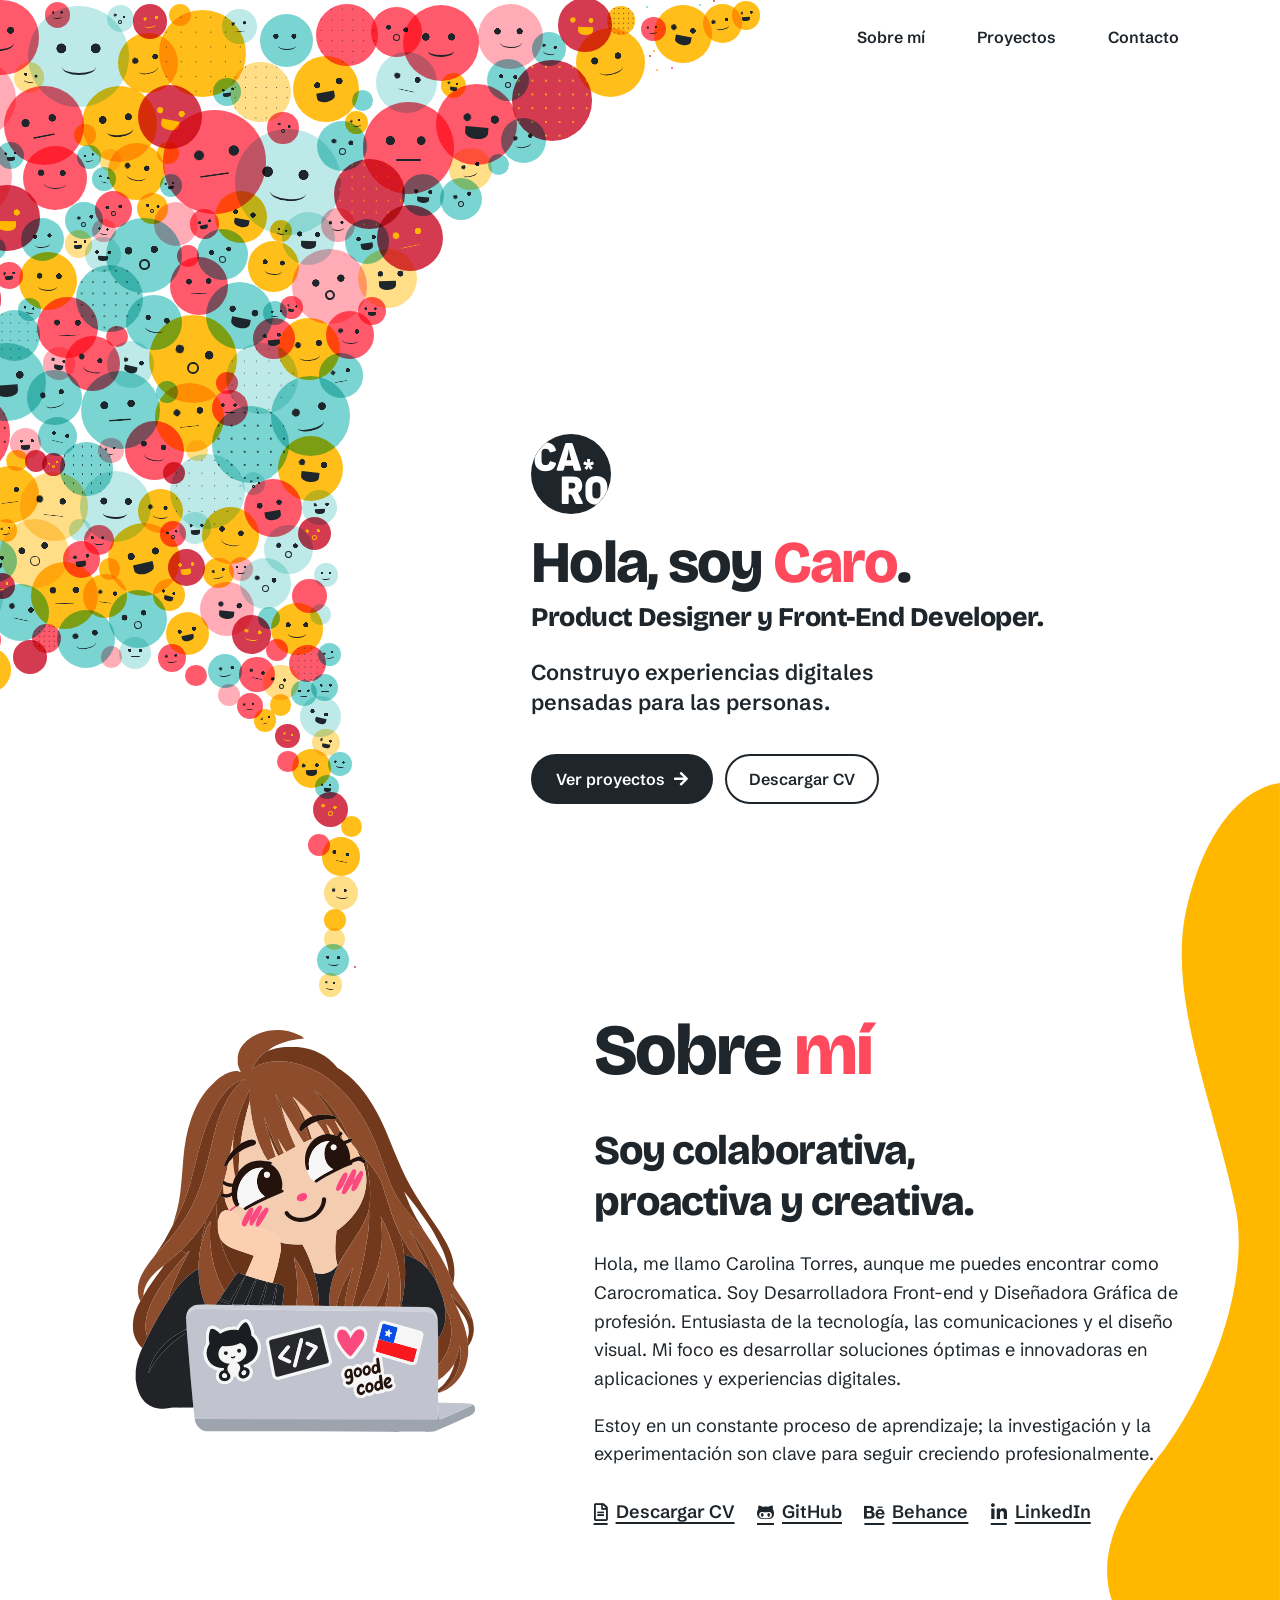
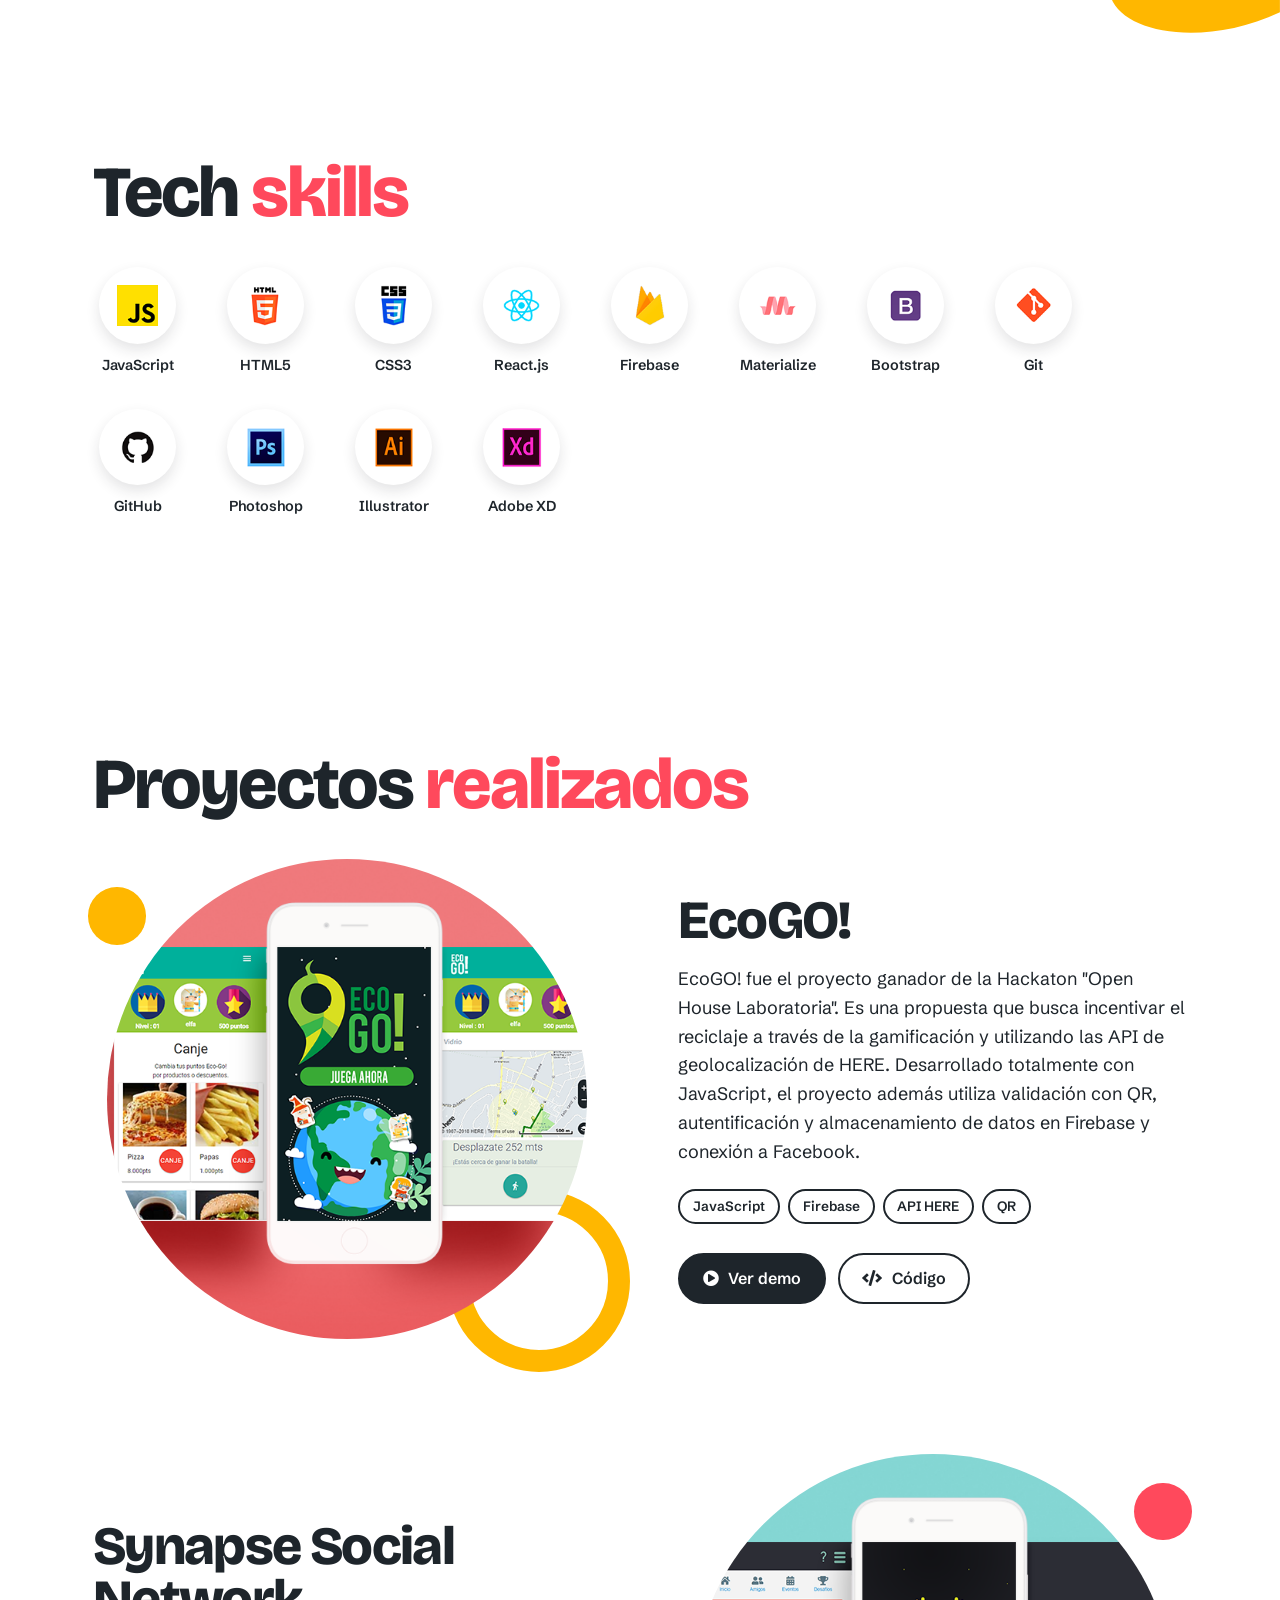
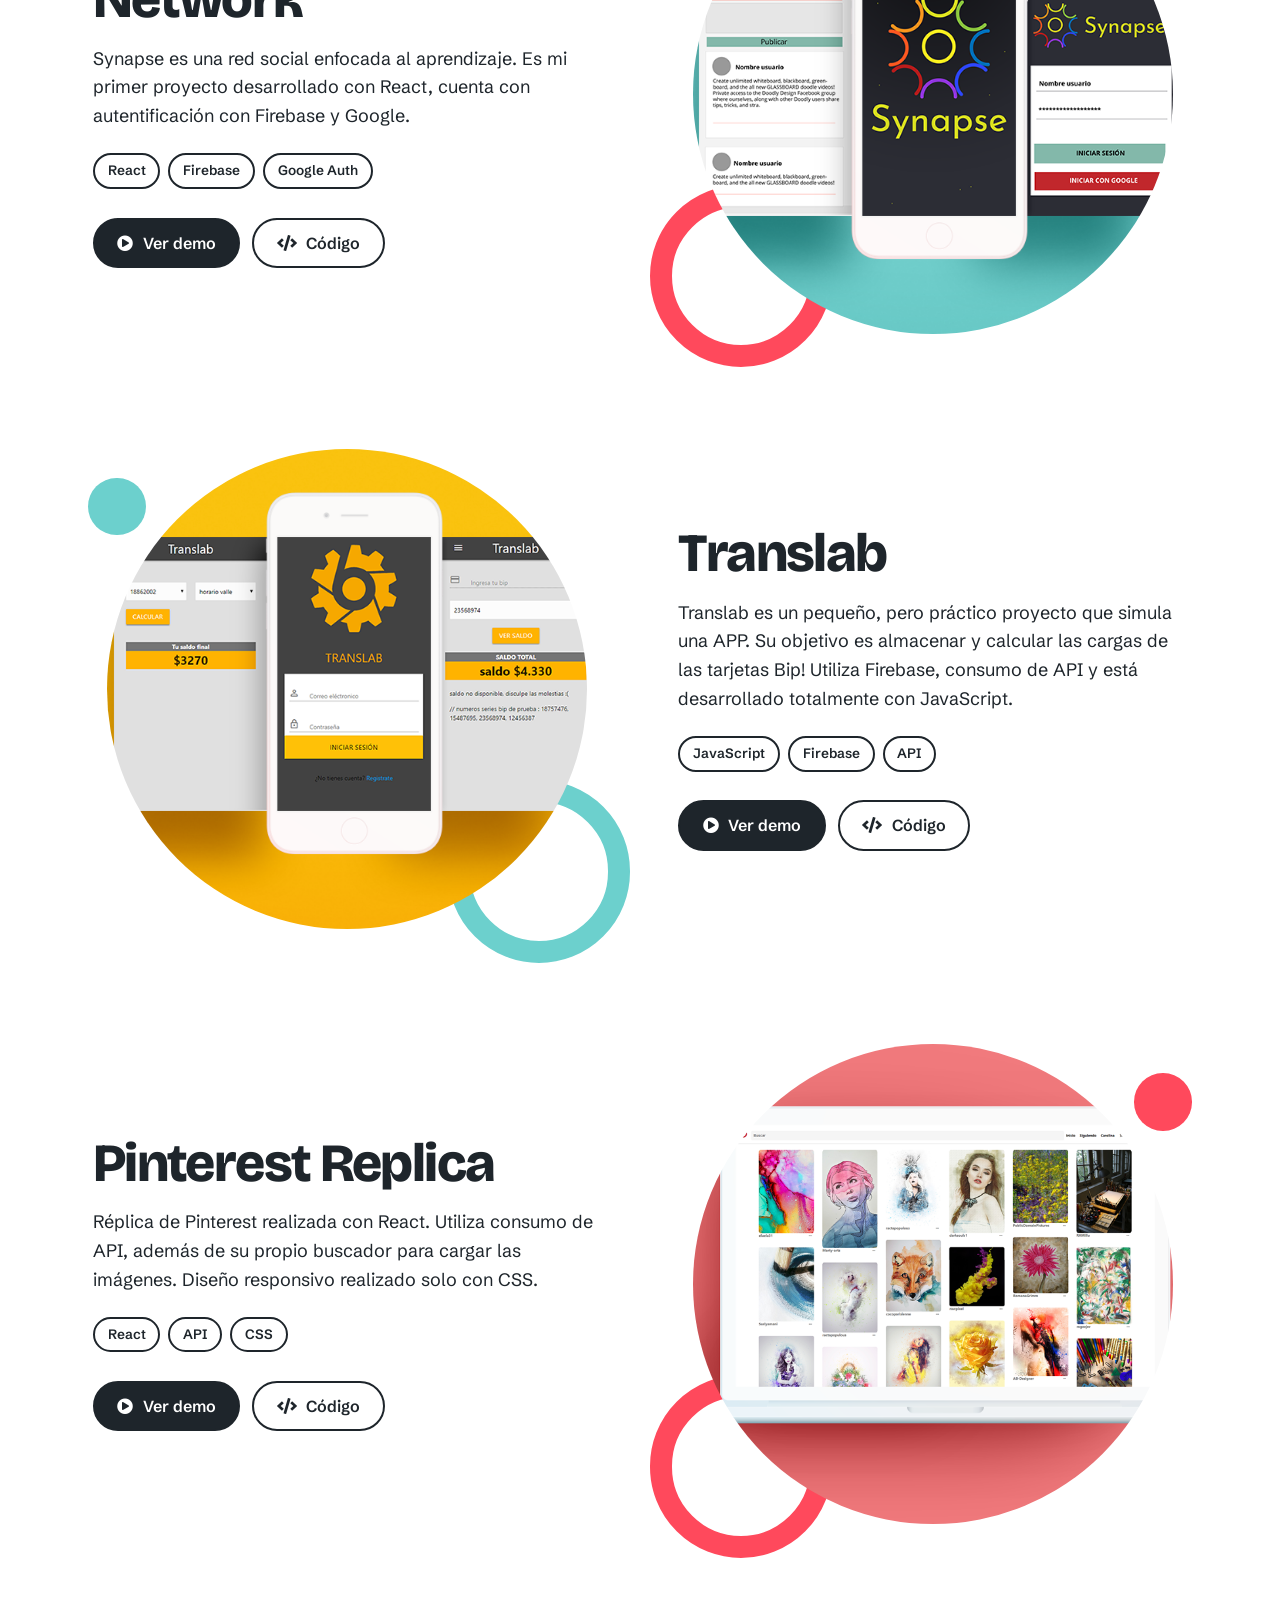
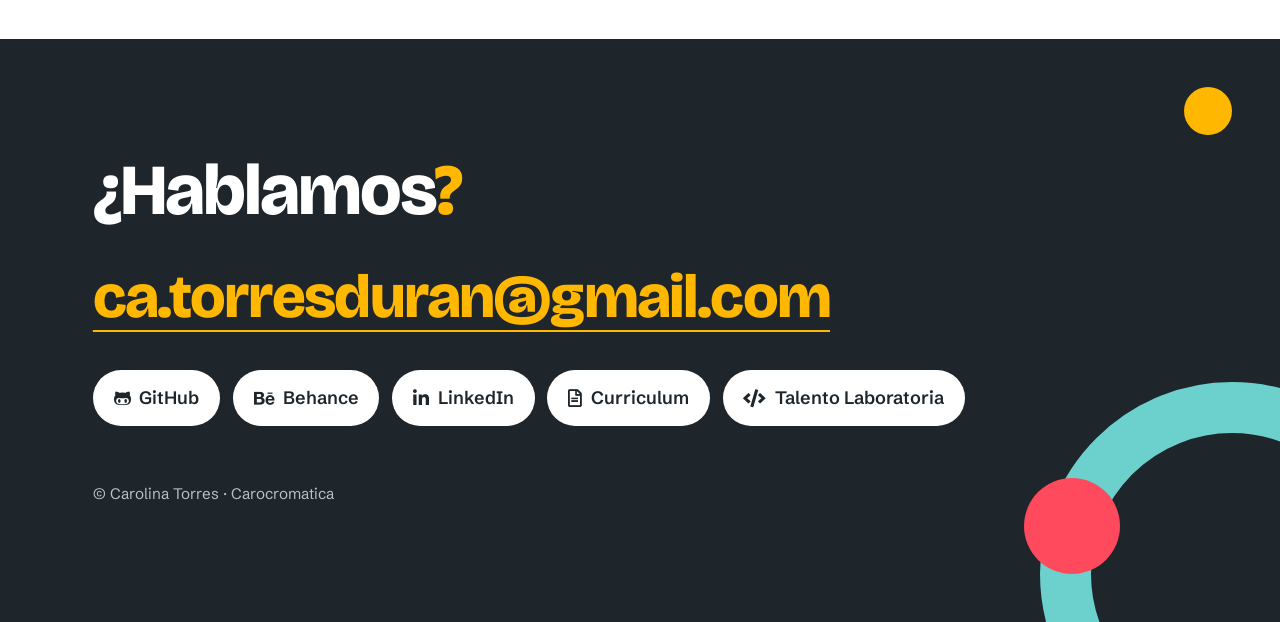
==== commit 6556381b: "indexspark: nueva forma de embudo, blob amarillo y fondo blanco - Embudo con la forma del nuevo artb" ====
--- a/indexspark.html
+++ b/indexspark.html
@@ -25,6 +25,7 @@
 
   <main id="top">
     <section class="hero" aria-labelledby="hero-t">
+      <svg class="blob-der" aria-hidden="true" viewBox="0 0 157 600" preserveAspectRatio="none"><path fill="var(--amber)" d="M157 0C120 4 85 40 72 100C62 160 100 230 118 300C130 350 100 420 55 470C20 505 -5 540 8 575C20 600 90 610 157 585Z"/></svg>
       <div class="nube-wrap">
           <p class="sr-only">Ilustración: una nube de pensamiento formada por círculos de colores, cada uno es un usuario, que sale de la cabeza de la diseñadora.</p>
           <ul class="nube" aria-hidden="true"></ul>
@@ -176,7 +177,7 @@
       const disenadora = document.getElementById('disenadora');
       if (!nube || !wrap) return;
       const R = (a, b) => a + Math.random() * (b - a);
-      const COLORES = [['teal', 18], ['amber', 18], ['coral', 17], ['coral-d', 8], ['teal-l', 9], ['amber-l', 8], ['coral-l', 6], ['paper', 4]];
+      const COLORES = [['teal', 18], ['amber', 18], ['coral', 17], ['coral-d', 8], ['teal-l', 9], ['amber-l', 8], ['coral-l', 6]];
       const REDUCIDO = matchMedia('(prefers-reduced-motion: reduce)').matches;
       let dim = { W: 1, H: 1 };
       let encontradas = 0;
@@ -224,20 +225,23 @@
         const T = d ? [d.left + d.width * .5 - w.left, d.top + d.height * .04 - w.top] : [.275 * W, H * 1.3];
 
         // 1) Silueta: la forma del embudo que dibujaste en tu artboard (puntos medidos como fracciones del hero).
-        //    Toca el borde superior y el izquierdo, y se cierra en una punta justo sobre la cabeza de la diseñadora.
+        //    Toca el borde superior y el izquierdo, la derecha termina en punta arriba y el cuello baja hasta
+        //    una punta justo sobre la cabeza de la diseñadora.
         const yTip = T[1];                              // la punta cae sobre la cabeza de la diseñadora
-        const Hs = yTip / 1.156;                        // en tu artboard la punta está a 1.156 veces el alto del hero
+        const Hs = yTip / 1.17;                         // en tu artboard la punta está a 1.17 veces el alto del hero
         const apexX = Math.min(Math.max(T[0], .12 * W), .5 * W);
-        const shift = apexX - .255 * W;                 // la punta apunta justo a la diseñadora
+        const shift = apexX - .252 * W;                 // la punta apunta justo a la diseñadora
+        const tipX = .632 * W;                          // punta superior derecha
         // borde derecho [y, x]
-        const Rp = [[0, .617], [.05, .600], [.092, .575], [.144, .520], [.193, .460], [.264, .400], [.348, .354], [.43, .321], [.515, .298], [.6, .285], [.693, .279], [.787, .277], [.891, .276], [1.0, .274], [1.09, .265], [1.156, .255]].map(([a, b]) => [a * Hs, b * W]);
-        // borde izquierdo [y, x]: vertical (sangra por el borde) hasta el 66% y luego baja en curva hasta la punta
-        const Lp = [[.661, -.02], [.719, .018], [.776, .048], [.834, .083], [.886, .124], [.933, .165], [.98, .195], [1.027, .218], [1.08, .236], [1.12, .248], [1.156, .255]].map(([a, b]) => [a * Hs, b * W]);
+        const Rp = [[0, .632], [.068, .544], [.146, .455], [.225, .385], [.312, .332], [.406, .297], [.509, .275], [.603, .268], [.713, .270], [.824, .281], [.934, .292], [1.012, .300], [1.06, .298], [1.115, .288], [1.151, .270], [1.17, .252]].map(([a, b]) => [a * Hs, b * W]);
+        // borde inferior de la masa [x, y]: sangra por la izquierda, hace un arco suave y cae al cuello
+        const Bp = [[-.03, .784], [0, .784], [.04, .761], [.085, .756], [.129, .764], [.182, .80], [.226, .871], [.252, .965], [.259, 1.06]].map(([a, b]) => [a * W, b * Hs]);
         const f = y => Math.pow(Math.max(y, 0) / yTip, 2);
+        const yB = x => x >= Bp[Bp.length - 1][0] ? yTip : interp(Bp, x);
         const dentro = (x, y) => {
           if (y < 0 || y > yTip) return false;
           const xs = x - shift * f(y);
-          return xs <= interp(Rp, y) && (y < Lp[0][0] || xs >= interp(Lp, y));
+          return y <= yB(xs) && xs <= interp(Rp, y);
         };
         const cabe = (x, y, r) => {
           if (!dentro(x, y)) return false;
@@ -255,14 +259,26 @@
           for (let t = 0; t < 2600; t++) {
             const y = R(0, yTip);
             const x = R(-.03 * W, .64 * W);
-            // cerca de la esquina superior derecha los círculos se achican, para que el remate termine en punta filosa
-            const dPunta = Math.hypot(x - .617 * W, y);
-            const r = Math.min(Math.max(.011 * u, rMax(y) * R(.5, 1) * escala), Math.max(.011 * u, .22 * dPunta));
+            // cerca de las dos puntas los círculos se achican, para que terminen filosas
+            const dArriba = Math.hypot(x - tipX, y), dAbajo = Math.hypot(x - apexX, y - yTip);
+            const r = Math.min(Math.max(.011 * u, rMax(y) * R(.5, 1) * escala), Math.max(.011 * u, .22 * Math.min(dArriba, dAbajo)));
             if (!cabe(x, y, r)) continue;
             if (puestos.some(q => Math.hypot(x - q.x, y - q.y) < (r + q.r) * .72)) continue;
             puestos.push({ x, y, r });
           }
         }
+
+        // 2b) En las puntas, donde ya no caben círculos, puntitos de 2px
+        const enPunta = (x, y) => Math.hypot(x - tipX, y) < .16 * W || y > .9 * yTip;
+        const puntos = [];
+        for (let t = 0; t < 2400 && puntos.length < 320; t++) {
+          const y = R(0, yTip), x = R(-.03 * W, .66 * W);
+          if (!enPunta(x, y) || !dentro(x, y)) continue;
+          if (puestos.some(q => Math.hypot(x - q.x, y - q.y) < q.r + 3)) continue;
+          if (puntos.some(q => Math.hypot(x - q.x, y - q.y) < 6)) continue;
+          puntos.push({ x, y, r: 1 });
+        }
+        puntos.forEach(q => puestos.push(q));
 
         // 3) A pintar: se arma de arriba hacia abajo
         puestos.sort((a, b) => a.y - b.y);
--- a/indexspark.css
+++ b/indexspark.css
@@ -7,7 +7,7 @@
   --coral-d: #D1263E;
   --orange: #FB8C00;
   --ink: #1E252B;
-  --paper: #F4F4F4;
+  --paper: #FFFFFF;
   --gray: #E0E0E0;
   --teal-l: #B6E8E6;
   --amber-l: #FFDB7A;
@@ -26,9 +26,7 @@
 
 body {
   margin: 0;
-  background-color: var(--paper);
-  /* grano de papel muy tenue, como el collage de referencia */
-  background-image: url("data:image/svg+xml,%3Csvg xmlns='http://www.w3.org/2000/svg' width='220' height='220'%3E%3Cfilter id='n'%3E%3CfeTurbulence type='fractalNoise' baseFrequency='.8' numOctaves='2' stitchTiles='stitch'/%3E%3CfeColorMatrix values='0 0 0 0 .12 0 0 0 0 .14 0 0 0 0 .17 0 0 0 .05 0'/%3E%3C/filter%3E%3Crect width='100%25' height='100%25' filter='url(%23n)'/%3E%3C/svg%3E");
+  background: #fff;
   color: var(--ink);
   font-family: var(--font-body);
   font-size: 1.125rem;
@@ -306,3 +304,7 @@
 @media (min-width: 52.01rem) {
   .hero { margin-top: calc(var(--nav-h) * -1); height: 100svh; min-height: 32rem; }
 }
+
+/* Blob amarillo pegado al borde derecho: nace en el hero y baja hasta "Sobre mí" */
+.blob-der { position: absolute; z-index: 0; right: 0; top: 87%; width: 13.9%; height: 94.5%; pointer-events: none; }
+@media (max-width: 64rem) { .blob-der { display: none; } }
